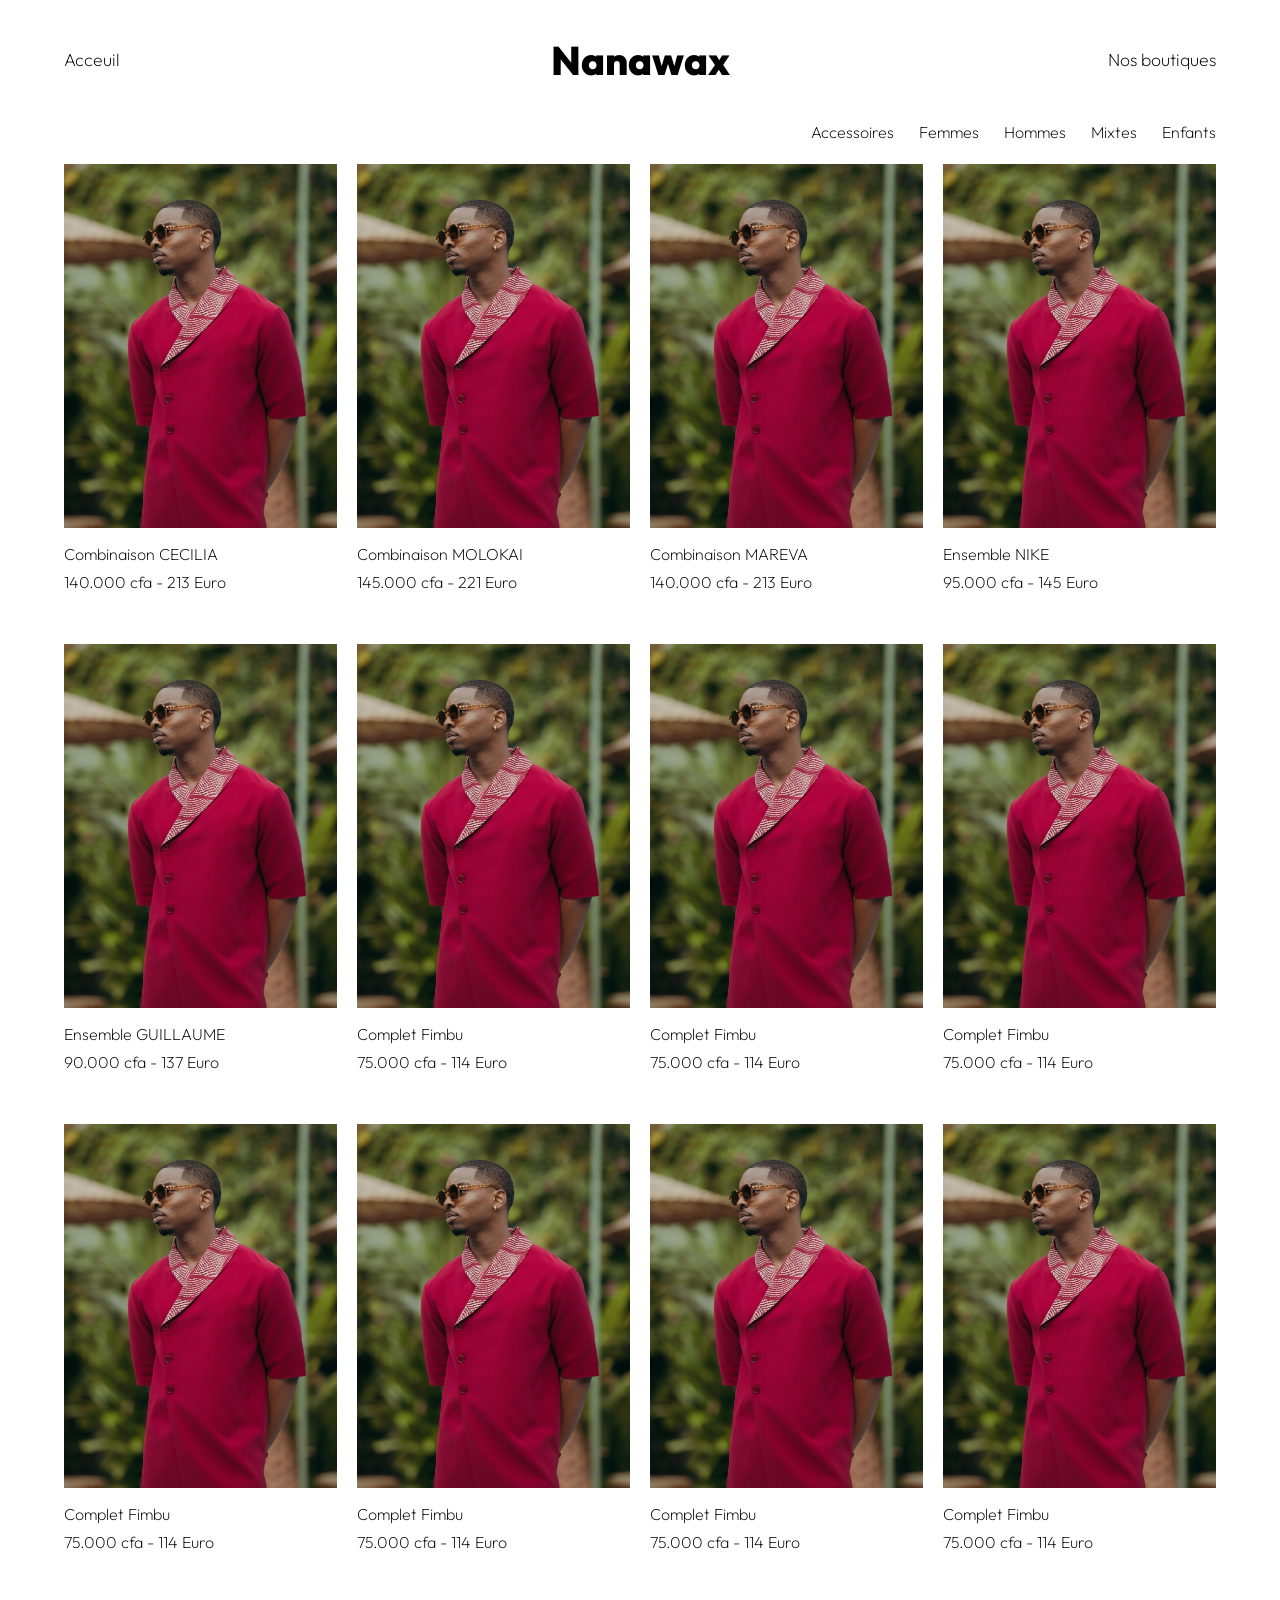
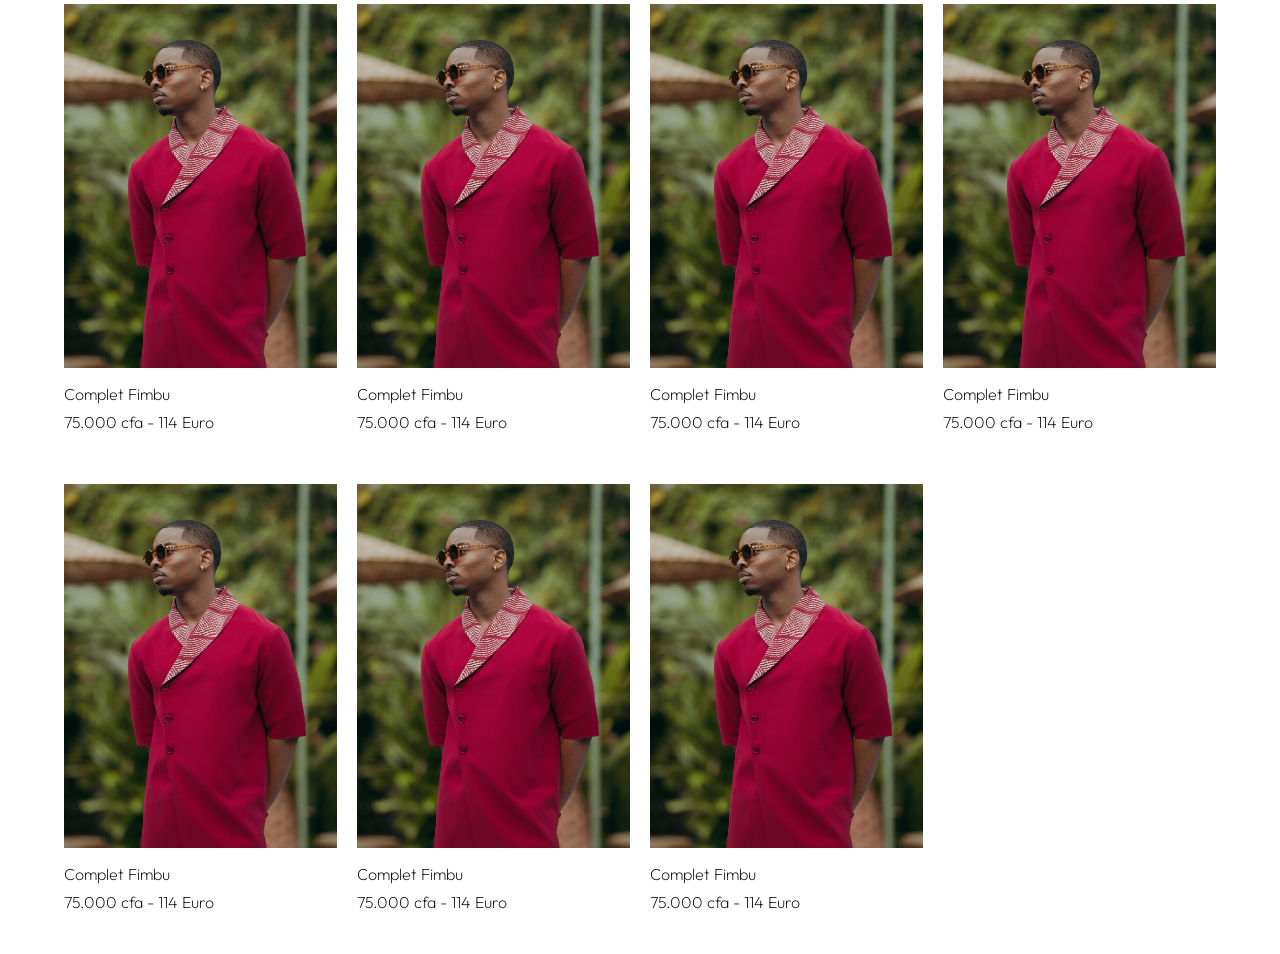
==== index.html @ b6b378e4 "Premier jet du site de Nanawax" ====
<!DOCTYPE html>
<html lang="fr">
<head>
    <meta charset="UTF-8">
    <meta name="viewport" content="width=device-width, initial-scale=1.0">
    <title>Nanawax - Boutique</title>
    <link rel="stylesheet" href="Css\styles.css">
    <!-- Police moderne outfit -->
     <link href="https://fonts.googleapis.com/css2?family=Outfit:wght@100..900&display=swap" rel="stylesheet">
</head>
<body>
    
        <!--La barre de navigation-->
        <header class="navbar">
            <!-- Zone Gauche -->
            <div class="nav-section left">
                <a href="../index.html" class="menu-link">Acceuil</a>
            </div>
        
            <!-- Zone Centre (Le Logo) -->
            <div class="nav-section center">
                <a href="../index.html" class="logo-link">
                    <h1 class="logo">Nanawax</h1>
                </a>
            </div>
        
            <!-- Zone Droite -->
            <div class="nav-section right">
                <a href="../boutiques.html" class="cart-link">Nos boutiques</a>
            </div>
        </header>

        <!--Les filtres-->
        <nav class="category-filters">
            <ul class="filter-list">
                <li><a href="#">Accessoires</a></li>
                <li><a href="#">Femmes</a></li>
                <li><a href="#">Hommes</a></li>
                <li><a href="#">Mixtes</a></li>
                <li><a href="#">Enfants</a></li>
            </ul>
        </nav>

    <!--Le catalogue des produits-->
    <main class="content-wrapper">
        <section class="product-grid">
            <!-- Répéter ce bloc pour chaque produit -->
            <a href="Produits\produit1.html" class="product-card-link">
                <article class="product-item">
                    <div class="image-container">
                        <img src="Photos/Nanawax modele.jpg" alt="Complet Fimbu">
                    </div>
                    <div class="product-details">
                        <h2 class="product-name">Combinaison CECILIA</h2>
                        <p class="product-price">140.000 cfa - 213 Euro</p>
                    </div>
                </article>
            </a>

            <a href="Produits\produit1.html" class="product-card-link">
                <article class="product-item">
                    <div class="image-container">
                        <img src="Photos/Nanawax modele.jpg" alt="Complet Fimbu">
                    </div>
                    <div class="product-details">
                        <h2 class="product-name">Combinaison MOLOKAI</h2>
                        <p class="product-price">145.000 cfa - 221 Euro</p>
                    </div>
                </article>
            </a>

            <a href="Produits\produit1.html" class="product-card-link">
                <article class="product-item">
                    <div class="image-container">
                        <img src="Photos/Nanawax modele.jpg" alt="Complet Fimbu">
                    </div>
                    <div class="product-details">
                        <h2 class="product-name">Combinaison MAREVA</h2>
                        <p class="product-price">140.000 cfa - 213 Euro</p>
                    </div>
                </article>
            </a>

            <a href="Produits\produit1.html" class="product-card-link">
                <article class="product-item">
                    <div class="image-container">
                        <img src="Photos/Nanawax modele.jpg" alt="Complet Fimbu">
                    </div>
                    <div class="product-details">
                        <h2 class="product-name">Ensemble NIKE</h2>
                        <p class="product-price">95.000 cfa - 145 Euro</p>
                    </div>
                </article>
            </a>

            <a href="Produits\produit1.html" class="product-card-link">
                <article class="product-item">
                    <div class="image-container">
                        <img src="Photos/Nanawax modele.jpg" alt="Complet Fimbu">
                    </div>
                    <div class="product-details">
                        <h2 class="product-name">Ensemble GUILLAUME</h2>
                        <p class="product-price">90.000 cfa - 137 Euro</p>
                    </div>
                </article>
            </a>

            <a href="produit.html" class="product-card-link">
                <article class="product-item">
                    <div class="image-container">
                        <img src="Photos/Nanawax modele.jpg" alt="Complet Fimbu">
                    </div>
                    <div class="product-details">
                        <h2 class="product-name">Complet Fimbu</h2>
                        <p class="product-price">75.000 cfa - 114 Euro</p>
                    </div>
                </article>
            </a>

            <a href="produit.html" class="product-card-link">
                <article class="product-item">
                    <div class="image-container">
                        <img src="Photos/Nanawax modele.jpg" alt="Complet Fimbu">
                    </div>
                    <div class="product-details">
                        <h2 class="product-name">Complet Fimbu</h2>
                        <p class="product-price">75.000 cfa - 114 Euro</p>
                    </div>
                </article>
            </a>

            <a href="produit.html" class="product-card-link">
                <article class="product-item">
                    <div class="image-container">
                        <img src="Photos/Nanawax modele.jpg" alt="Complet Fimbu">
                    </div>
                    <div class="product-details">
                        <h2 class="product-name">Complet Fimbu</h2>
                        <p class="product-price">75.000 cfa - 114 Euro</p>
                    </div>
                </article>
            </a>

            <a href="produit.html" class="product-card-link">
                <article class="product-item">
                    <div class="image-container">
                        <img src="Photos/Nanawax modele.jpg" alt="Complet Fimbu">
                    </div>
                    <div class="product-details">
                        <h2 class="product-name">Complet Fimbu</h2>
                        <p class="product-price">75.000 cfa - 114 Euro</p>
                    </div>
                </article>
            </a>

            <a href="produit.html" class="product-card-link">
                <article class="product-item">
                    <div class="image-container">
                        <img src="Photos/Nanawax modele.jpg" alt="Complet Fimbu">
                    </div>
                    <div class="product-details">
                        <h2 class="product-name">Complet Fimbu</h2>
                        <p class="product-price">75.000 cfa - 114 Euro</p>
                    </div>
                </article>
            </a>

            <a href="produit.html" class="product-card-link">
                <article class="product-item">
                    <div class="image-container">
                        <img src="Photos/Nanawax modele.jpg" alt="Complet Fimbu">
                    </div>
                    <div class="product-details">
                        <h2 class="product-name">Complet Fimbu</h2>
                        <p class="product-price">75.000 cfa - 114 Euro</p>
                    </div>
                </article>
            </a>

            <a href="produit.html" class="product-card-link">
                <article class="product-item">
                    <div class="image-container">
                        <img src="Photos/Nanawax modele.jpg" alt="Complet Fimbu">
                    </div>
                    <div class="product-details">
                        <h2 class="product-name">Complet Fimbu</h2>
                        <p class="product-price">75.000 cfa - 114 Euro</p>
                    </div>
                </article>
            </a>

            <a href="produit.html" class="product-card-link">
                <article class="product-item">
                    <div class="image-container">
                        <img src="Photos/Nanawax modele.jpg" alt="Complet Fimbu">
                    </div>
                    <div class="product-details">
                        <h2 class="product-name">Complet Fimbu</h2>
                        <p class="product-price">75.000 cfa - 114 Euro</p>
                    </div>
                </article>
            </a>

            <a href="produit.html" class="product-card-link">
                <article class="product-item">
                    <div class="image-container">
                        <img src="Photos/Nanawax modele.jpg" alt="Complet Fimbu">
                    </div>
                    <div class="product-details">
                        <h2 class="product-name">Complet Fimbu</h2>
                        <p class="product-price">75.000 cfa - 114 Euro</p>
                    </div>
                </article>
            </a>

            <a href="produit.html" class="product-card-link">
                <article class="product-item">
                    <div class="image-container">
                        <img src="Photos/Nanawax modele.jpg" alt="Complet Fimbu">
                    </div>
                    <div class="product-details">
                        <h2 class="product-name">Complet Fimbu</h2>
                        <p class="product-price">75.000 cfa - 114 Euro</p>
                    </div>
                </article>
            </a>

            <a href="produit.html" class="product-card-link">
                <article class="product-item">
                    <div class="image-container">
                        <img src="Photos/Nanawax modele.jpg" alt="Complet Fimbu">
                    </div>
                    <div class="product-details">
                        <h2 class="product-name">Complet Fimbu</h2>
                        <p class="product-price">75.000 cfa - 114 Euro</p>
                    </div>
                </article>
            </a>

            <a href="produit.html" class="product-card-link">
                <article class="product-item">
                    <div class="image-container">
                        <img src="Photos/Nanawax modele.jpg" alt="Complet Fimbu">
                    </div>
                    <div class="product-details">
                        <h2 class="product-name">Complet Fimbu</h2>
                        <p class="product-price">75.000 cfa - 114 Euro</p>
                    </div>
                </article>
            </a>

            <a href="produit.html" class="product-card-link">
                <article class="product-item">
                    <div class="image-container">
                        <img src="Photos/Nanawax modele.jpg" alt="Complet Fimbu">
                    </div>
                    <div class="product-details">
                        <h2 class="product-name">Complet Fimbu</h2>
                        <p class="product-price">75.000 cfa - 114 Euro</p>
                    </div>
                </article>
            </a>

            <a href="produit.html" class="product-card-link">
                <article class="product-item">
                    <div class="image-container">
                        <img src="Photos/Nanawax modele.jpg" alt="Complet Fimbu">
                    </div>
                    <div class="product-details">
                        <h2 class="product-name">Complet Fimbu</h2>
                        <p class="product-price">75.000 cfa - 114 Euro</p>
                    </div>
                </article>
            </a>
            

        </section>
    </main>

</body>
</html>
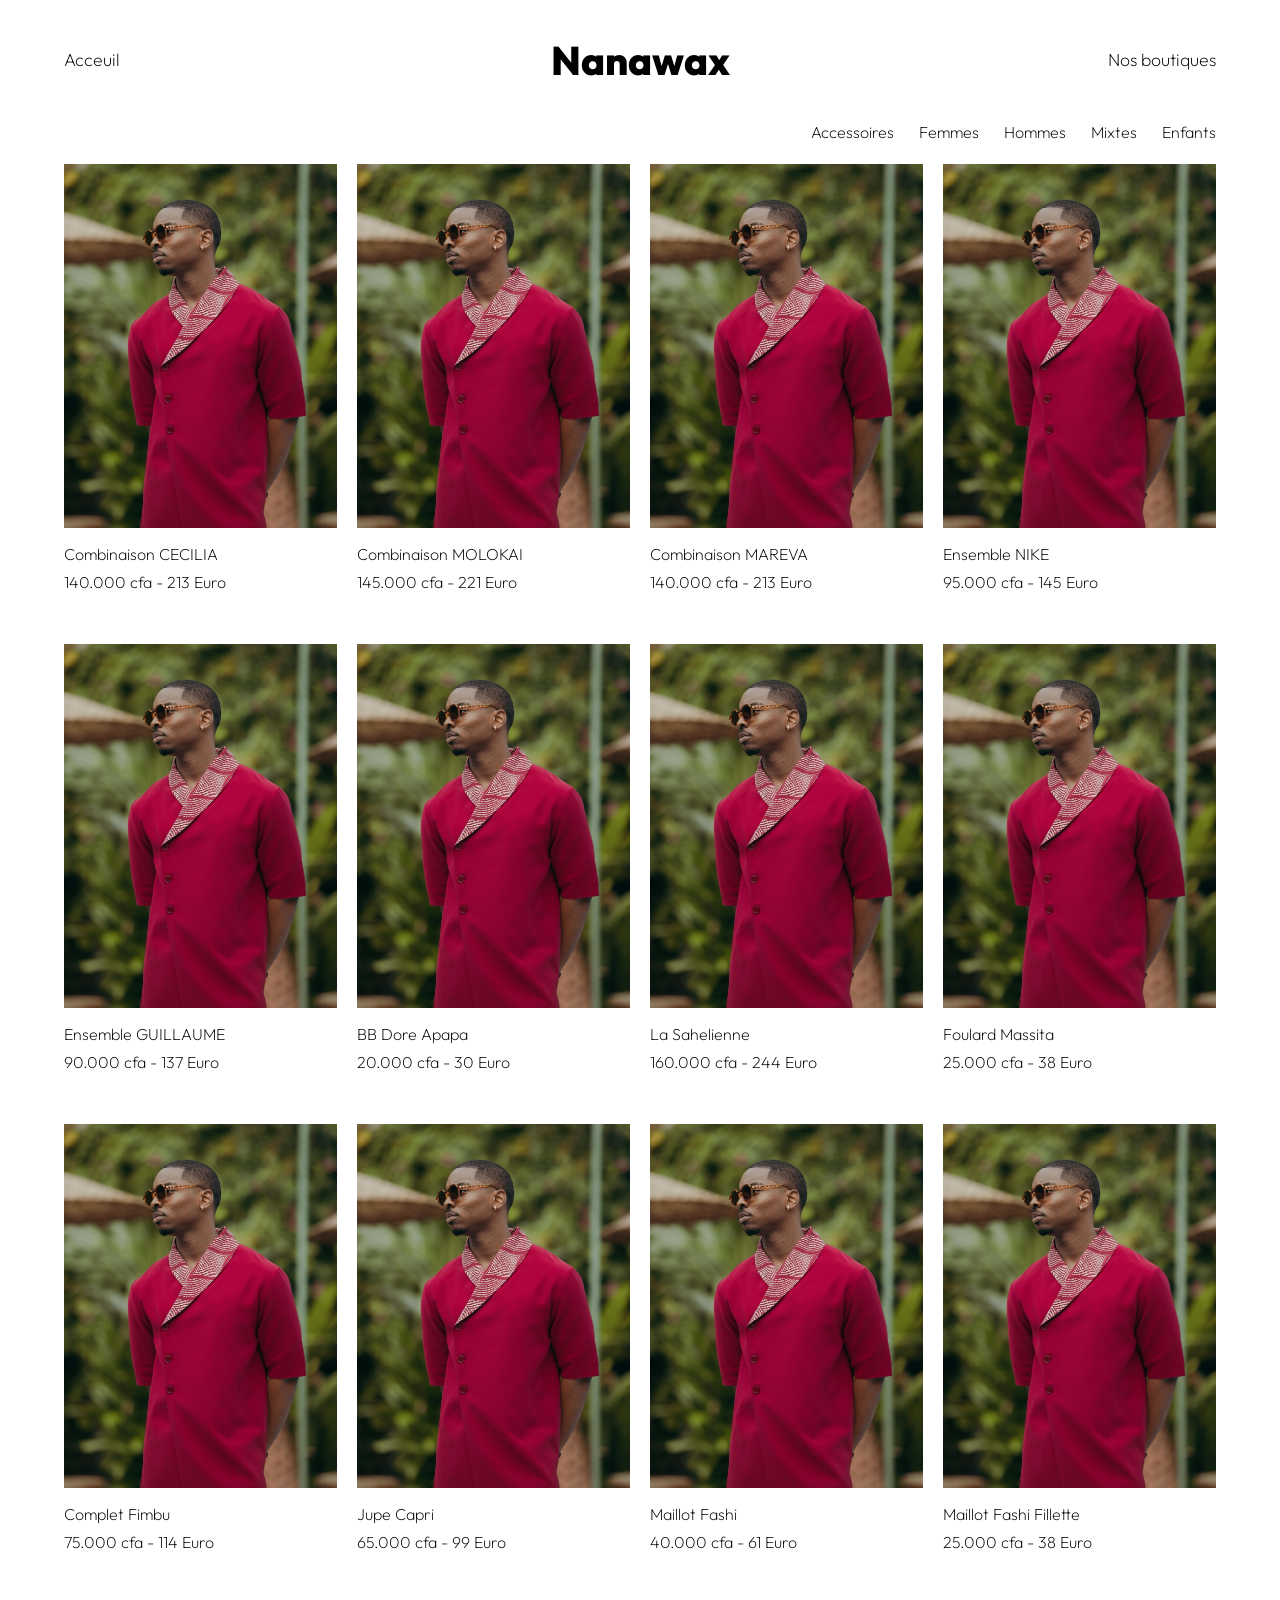
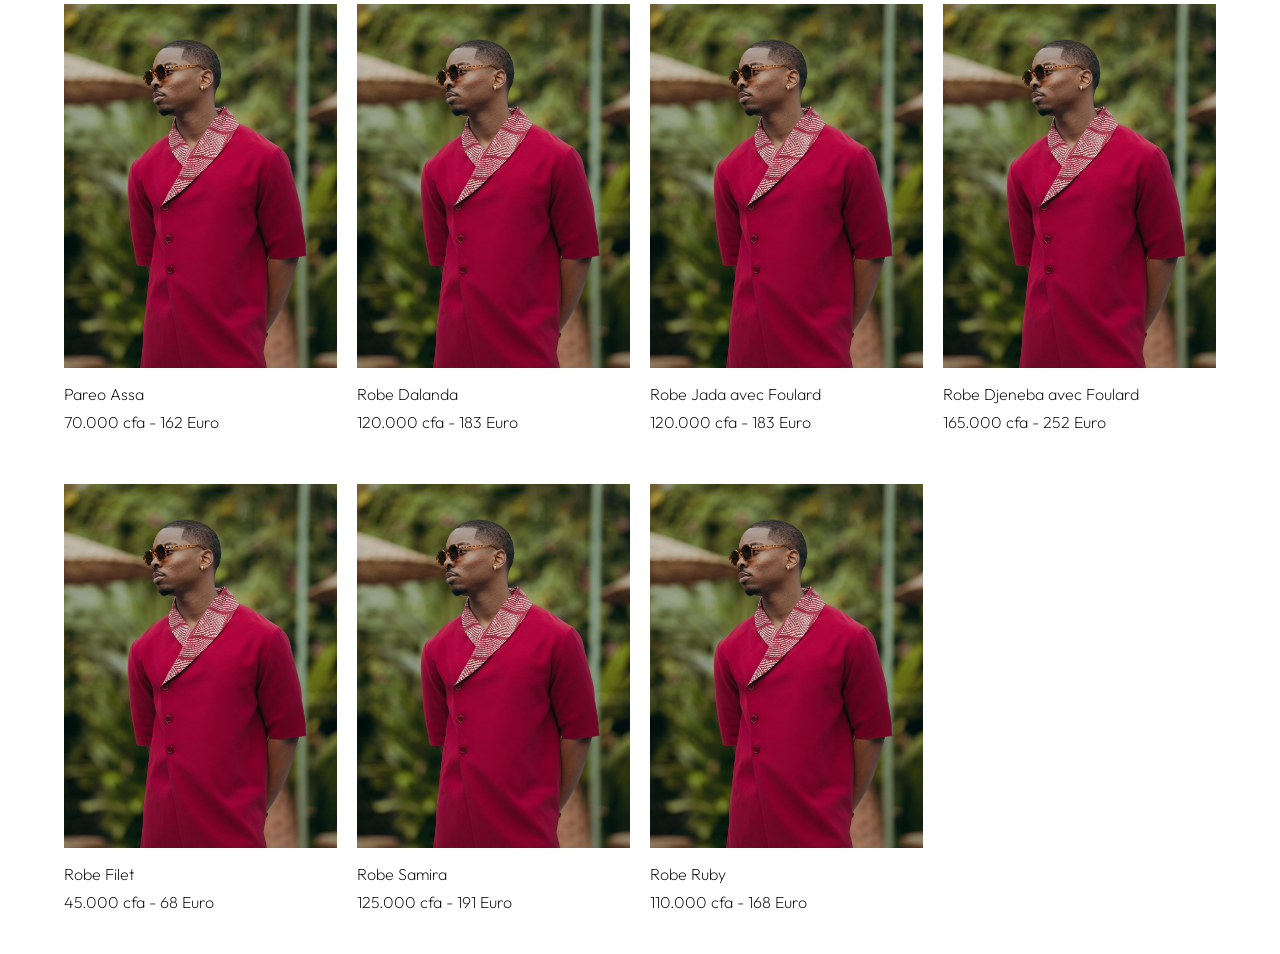
==== commit cb076e9e: "Ajout des correctifs" ====
--- a/index.html
+++ b/index.html
@@ -111,6 +111,42 @@
                         <img src="Photos/Nanawax modele.jpg" alt="Complet Fimbu">
                     </div>
                     <div class="product-details">
+                        <h2 class="product-name">BB Dore Apapa</h2>
+                        <p class="product-price">20.000 cfa - 30 Euro</p>
+                    </div>
+                </article>
+            </a>
+
+            <a href="produit.html" class="product-card-link">
+                <article class="product-item">
+                    <div class="image-container">
+                        <img src="Photos/Nanawax modele.jpg" alt="Complet Fimbu">
+                    </div>
+                    <div class="product-details">
+                        <h2 class="product-name">La Sahelienne</h2>
+                        <p class="product-price">160.000 cfa - 244 Euro</p>
+                    </div>
+                </article>
+            </a>
+
+            <a href="produit.html" class="product-card-link">
+                <article class="product-item">
+                    <div class="image-container">
+                        <img src="Photos/Nanawax modele.jpg" alt="Complet Fimbu">
+                    </div>
+                    <div class="product-details">
+                        <h2 class="product-name">Foulard Massita</h2>
+                        <p class="product-price">25.000 cfa - 38 Euro</p>
+                    </div>
+                </article>
+            </a>
+
+            <a href="produit.html" class="product-card-link">
+                <article class="product-item">
+                    <div class="image-container">
+                        <img src="Photos/Nanawax modele.jpg" alt="Complet Fimbu">
+                    </div>
+                    <div class="product-details">
                         <h2 class="product-name">Complet Fimbu</h2>
                         <p class="product-price">75.000 cfa - 114 Euro</p>
                     </div>
@@ -123,152 +159,116 @@
                         <img src="Photos/Nanawax modele.jpg" alt="Complet Fimbu">
                     </div>
                     <div class="product-details">
-                        <h2 class="product-name">Complet Fimbu</h2>
-                        <p class="product-price">75.000 cfa - 114 Euro</p>
-                    </div>
-                </article>
-            </a>
-
-            <a href="produit.html" class="product-card-link">
-                <article class="product-item">
-                    <div class="image-container">
-                        <img src="Photos/Nanawax modele.jpg" alt="Complet Fimbu">
-                    </div>
-                    <div class="product-details">
-                        <h2 class="product-name">Complet Fimbu</h2>
-                        <p class="product-price">75.000 cfa - 114 Euro</p>
-                    </div>
-                </article>
-            </a>
-
-            <a href="produit.html" class="product-card-link">
-                <article class="product-item">
-                    <div class="image-container">
-                        <img src="Photos/Nanawax modele.jpg" alt="Complet Fimbu">
-                    </div>
-                    <div class="product-details">
-                        <h2 class="product-name">Complet Fimbu</h2>
-                        <p class="product-price">75.000 cfa - 114 Euro</p>
-                    </div>
-                </article>
-            </a>
-
-            <a href="produit.html" class="product-card-link">
-                <article class="product-item">
-                    <div class="image-container">
-                        <img src="Photos/Nanawax modele.jpg" alt="Complet Fimbu">
-                    </div>
-                    <div class="product-details">
-                        <h2 class="product-name">Complet Fimbu</h2>
-                        <p class="product-price">75.000 cfa - 114 Euro</p>
-                    </div>
-                </article>
-            </a>
-
-            <a href="produit.html" class="product-card-link">
-                <article class="product-item">
-                    <div class="image-container">
-                        <img src="Photos/Nanawax modele.jpg" alt="Complet Fimbu">
-                    </div>
-                    <div class="product-details">
-                        <h2 class="product-name">Complet Fimbu</h2>
-                        <p class="product-price">75.000 cfa - 114 Euro</p>
-                    </div>
-                </article>
-            </a>
-
-            <a href="produit.html" class="product-card-link">
-                <article class="product-item">
-                    <div class="image-container">
-                        <img src="Photos/Nanawax modele.jpg" alt="Complet Fimbu">
-                    </div>
-                    <div class="product-details">
-                        <h2 class="product-name">Complet Fimbu</h2>
-                        <p class="product-price">75.000 cfa - 114 Euro</p>
-                    </div>
-                </article>
-            </a>
-
-            <a href="produit.html" class="product-card-link">
-                <article class="product-item">
-                    <div class="image-container">
-                        <img src="Photos/Nanawax modele.jpg" alt="Complet Fimbu">
-                    </div>
-                    <div class="product-details">
-                        <h2 class="product-name">Complet Fimbu</h2>
-                        <p class="product-price">75.000 cfa - 114 Euro</p>
-                    </div>
-                </article>
-            </a>
-
-            <a href="produit.html" class="product-card-link">
-                <article class="product-item">
-                    <div class="image-container">
-                        <img src="Photos/Nanawax modele.jpg" alt="Complet Fimbu">
-                    </div>
-                    <div class="product-details">
-                        <h2 class="product-name">Complet Fimbu</h2>
-                        <p class="product-price">75.000 cfa - 114 Euro</p>
-                    </div>
-                </article>
-            </a>
-
-            <a href="produit.html" class="product-card-link">
-                <article class="product-item">
-                    <div class="image-container">
-                        <img src="Photos/Nanawax modele.jpg" alt="Complet Fimbu">
-                    </div>
-                    <div class="product-details">
-                        <h2 class="product-name">Complet Fimbu</h2>
-                        <p class="product-price">75.000 cfa - 114 Euro</p>
-                    </div>
-                </article>
-            </a>
-
-            <a href="produit.html" class="product-card-link">
-                <article class="product-item">
-                    <div class="image-container">
-                        <img src="Photos/Nanawax modele.jpg" alt="Complet Fimbu">
-                    </div>
-                    <div class="product-details">
-                        <h2 class="product-name">Complet Fimbu</h2>
-                        <p class="product-price">75.000 cfa - 114 Euro</p>
-                    </div>
-                </article>
-            </a>
-
-            <a href="produit.html" class="product-card-link">
-                <article class="product-item">
-                    <div class="image-container">
-                        <img src="Photos/Nanawax modele.jpg" alt="Complet Fimbu">
-                    </div>
-                    <div class="product-details">
-                        <h2 class="product-name">Complet Fimbu</h2>
-                        <p class="product-price">75.000 cfa - 114 Euro</p>
-                    </div>
-                </article>
-            </a>
-
-            <a href="produit.html" class="product-card-link">
-                <article class="product-item">
-                    <div class="image-container">
-                        <img src="Photos/Nanawax modele.jpg" alt="Complet Fimbu">
-                    </div>
-                    <div class="product-details">
-                        <h2 class="product-name">Complet Fimbu</h2>
-                        <p class="product-price">75.000 cfa - 114 Euro</p>
-                    </div>
-                </article>
-            </a>
-
-            <a href="produit.html" class="product-card-link">
-                <article class="product-item">
-                    <div class="image-container">
-                        <img src="Photos/Nanawax modele.jpg" alt="Complet Fimbu">
-                    </div>
-                    <div class="product-details">
-                        <h2 class="product-name">Complet Fimbu</h2>
-                        <p class="product-price">75.000 cfa - 114 Euro</p>
+                        <h2 class="product-name">Jupe Capri</h2>
+                        <p class="product-price">65.000 cfa - 99 Euro</p>
+                    </div>
+                </article>
+            </a>
+
+            <a href="produit.html" class="product-card-link">
+                <article class="product-item">
+                    <div class="image-container">
+                        <img src="Photos/Nanawax modele.jpg" alt="Complet Fimbu">
+                    </div>
+                    <div class="product-details">
+                        <h2 class="product-name">Maillot Fashi</h2>
+                        <p class="product-price">40.000 cfa - 61 Euro</p>
+                    </div>
+                </article>
+            </a>
+
+            <a href="produit.html" class="product-card-link">
+                <article class="product-item">
+                    <div class="image-container">
+                        <img src="Photos/Nanawax modele.jpg" alt="Complet Fimbu">
+                    </div>
+                    <div class="product-details">
+                        <h2 class="product-name">Maillot Fashi Fillette</h2>
+                        <p class="product-price">25.000 cfa - 38 Euro</p>
+                    </div>
+                </article>
+            </a>
+
+            <a href="produit.html" class="product-card-link">
+                <article class="product-item">
+                    <div class="image-container">
+                        <img src="Photos/Nanawax modele.jpg" alt="Complet Fimbu">
+                    </div>
+                    <div class="product-details">
+                        <h2 class="product-name">Pareo Assa</h2>
+                        <p class="product-price">70.000 cfa - 162 Euro</p>
+                    </div>
+                </article>
+            </a>
+
+            <a href="produit.html" class="product-card-link">
+                <article class="product-item">
+                    <div class="image-container">
+                        <img src="Photos/Nanawax modele.jpg" alt="Complet Fimbu">
+                    </div>
+                    <div class="product-details">
+                        <h2 class="product-name">Robe Dalanda</h2>
+                        <p class="product-price">120.000 cfa - 183 Euro</p>
+                    </div>
+                </article>
+            </a>
+
+            <a href="produit.html" class="product-card-link">
+                <article class="product-item">
+                    <div class="image-container">
+                        <img src="Photos/Nanawax modele.jpg" alt="Complet Fimbu">
+                    </div>
+                    <div class="product-details">
+                        <h2 class="product-name">Robe Jada avec Foulard</h2>
+                        <p class="product-price">120.000 cfa - 183 Euro</p>
+                    </div>
+                </article>
+            </a>
+
+            <a href="produit.html" class="product-card-link">
+                <article class="product-item">
+                    <div class="image-container">
+                        <img src="Photos/Nanawax modele.jpg" alt="Complet Fimbu">
+                    </div>
+                    <div class="product-details">
+                        <h2 class="product-name">Robe Djeneba avec Foulard</h2>
+                        <p class="product-price">165.000 cfa - 252 Euro</p>
+                    </div>
+                </article>
+            </a>
+
+            <a href="produit.html" class="product-card-link">
+                <article class="product-item">
+                    <div class="image-container">
+                        <img src="Photos/Nanawax modele.jpg" alt="Complet Fimbu">
+                    </div>
+                    <div class="product-details">
+                        <h2 class="product-name">Robe Filet</h2>
+                        <p class="product-price">45.000 cfa - 68 Euro</p>
+                    </div>
+                </article>
+            </a>
+
+            <a href="produit.html" class="product-card-link">
+                <article class="product-item">
+                    <div class="image-container">
+                        <img src="Photos/Nanawax modele.jpg" alt="Complet Fimbu">
+                    </div>
+                    <div class="product-details">
+                        <h2 class="product-name">Robe Samira</h2>
+                        <p class="product-price">125.000 cfa - 191 Euro</p>
+                    </div>
+                </article>
+            </a>
+
+            <a href="produit.html" class="product-card-link">
+                <article class="product-item">
+                    <div class="image-container">
+                        <img src="Photos/Nanawax modele.jpg" alt="Complet Fimbu">
+                    </div>
+                    <div class="product-details">
+                        <h2 class="product-name">Robe Ruby</h2>
+                        <p class="product-price">110.000 cfa - 168 Euro</p>
                     </div>
                 </article>
             </a>
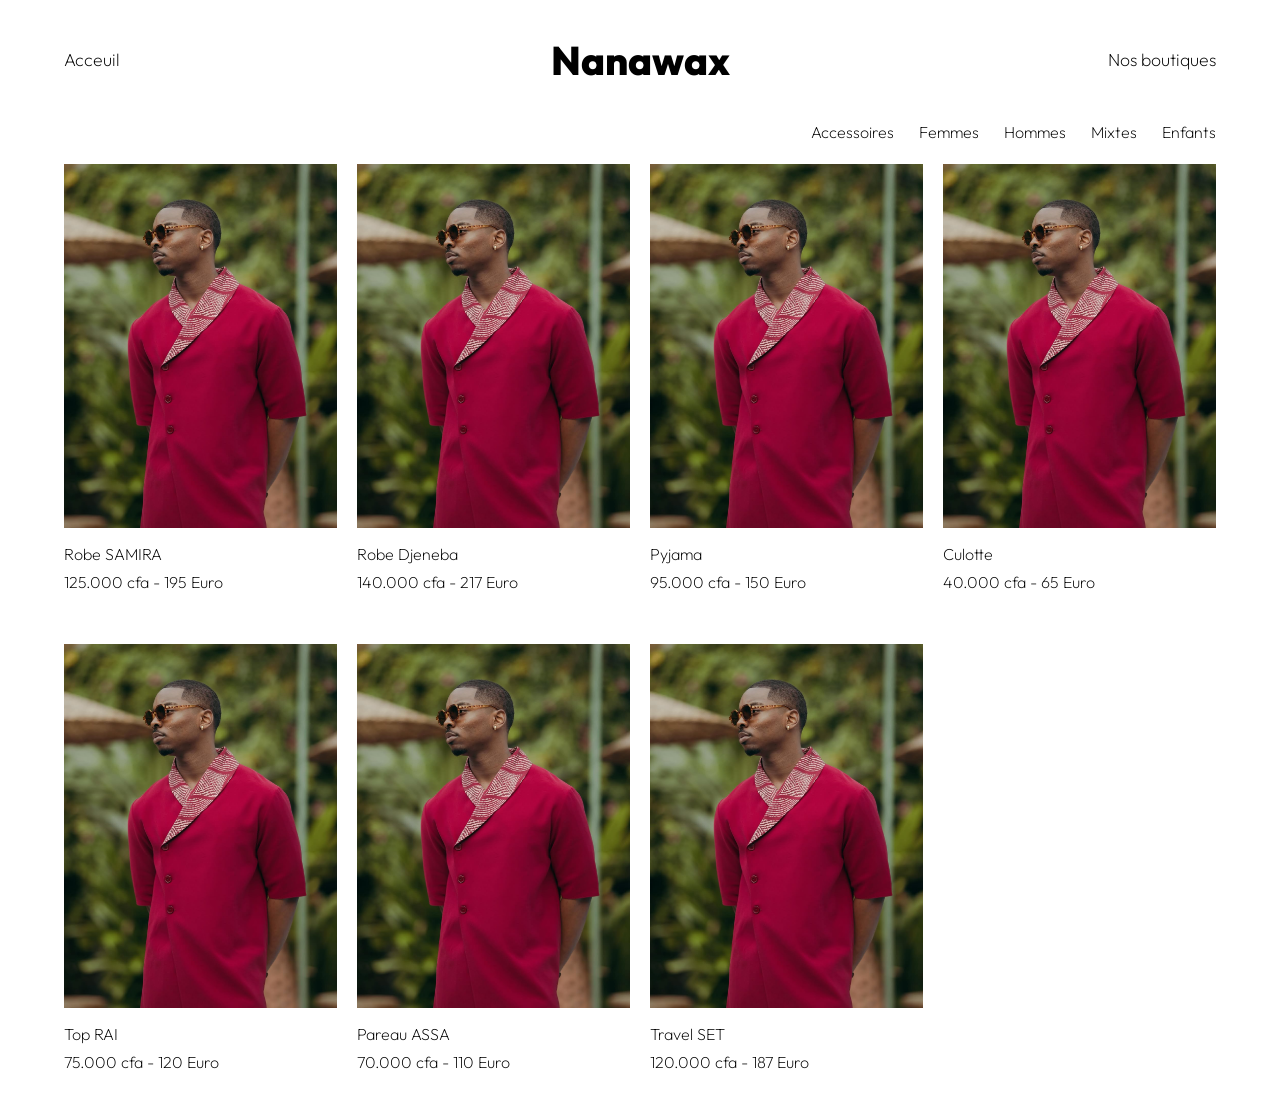
==== commit 32a3834e: "La nouvelle mise à jour" ====
--- a/index.html
+++ b/index.html
@@ -51,8 +51,8 @@
                         <img src="Photos/Nanawax modele.jpg" alt="Complet Fimbu">
                     </div>
                     <div class="product-details">
-                        <h2 class="product-name">Combinaison CECILIA</h2>
-                        <p class="product-price">140.000 cfa - 213 Euro</p>
+                        <h2 class="product-name">Robe SAMIRA</h2>
+                        <p class="product-price">125.000 cfa - 195 Euro</p>
                     </div>
                 </article>
             </a>
@@ -63,8 +63,8 @@
                         <img src="Photos/Nanawax modele.jpg" alt="Complet Fimbu">
                     </div>
                     <div class="product-details">
-                        <h2 class="product-name">Combinaison MOLOKAI</h2>
-                        <p class="product-price">145.000 cfa - 221 Euro</p>
+                        <h2 class="product-name">Robe Djeneba</h2>
+                        <p class="product-price">140.000 cfa - 217 Euro</p>
                     </div>
                 </article>
             </a>
@@ -75,8 +75,8 @@
                         <img src="Photos/Nanawax modele.jpg" alt="Complet Fimbu">
                     </div>
                     <div class="product-details">
-                        <h2 class="product-name">Combinaison MAREVA</h2>
-                        <p class="product-price">140.000 cfa - 213 Euro</p>
+                        <h2 class="product-name">Pyjama</h2>
+                        <p class="product-price">95.000 cfa - 150 Euro</p>
                     </div>
                 </article>
             </a>
@@ -87,8 +87,8 @@
                         <img src="Photos/Nanawax modele.jpg" alt="Complet Fimbu">
                     </div>
                     <div class="product-details">
-                        <h2 class="product-name">Ensemble NIKE</h2>
-                        <p class="product-price">95.000 cfa - 145 Euro</p>
+                        <h2 class="product-name">Culotte</h2>
+                        <p class="product-price">40.000 cfa - 65 Euro</p>
                     </div>
                 </article>
             </a>
@@ -99,8 +99,8 @@
                         <img src="Photos/Nanawax modele.jpg" alt="Complet Fimbu">
                     </div>
                     <div class="product-details">
-                        <h2 class="product-name">Ensemble GUILLAUME</h2>
-                        <p class="product-price">90.000 cfa - 137 Euro</p>
+                        <h2 class="product-name">Top RAI</h2>
+                        <p class="product-price">75.000 cfa - 120 Euro</p>
                     </div>
                 </article>
             </a>
@@ -111,8 +111,8 @@
                         <img src="Photos/Nanawax modele.jpg" alt="Complet Fimbu">
                     </div>
                     <div class="product-details">
-                        <h2 class="product-name">BB Dore Apapa</h2>
-                        <p class="product-price">20.000 cfa - 30 Euro</p>
+                        <h2 class="product-name">Pareau ASSA</h2>
+                        <p class="product-price">70.000 cfa - 110 Euro</p>
                     </div>
                 </article>
             </a>
@@ -123,156 +123,11 @@
                         <img src="Photos/Nanawax modele.jpg" alt="Complet Fimbu">
                     </div>
                     <div class="product-details">
-                        <h2 class="product-name">La Sahelienne</h2>
-                        <p class="product-price">160.000 cfa - 244 Euro</p>
+                        <h2 class="product-name">Travel SET</h2>
+                        <p class="product-price">120.000 cfa - 187 Euro</p>
                     </div>
                 </article>
             </a>
-
-            <a href="produit.html" class="product-card-link">
-                <article class="product-item">
-                    <div class="image-container">
-                        <img src="Photos/Nanawax modele.jpg" alt="Complet Fimbu">
-                    </div>
-                    <div class="product-details">
-                        <h2 class="product-name">Foulard Massita</h2>
-                        <p class="product-price">25.000 cfa - 38 Euro</p>
-                    </div>
-                </article>
-            </a>
-
-            <a href="produit.html" class="product-card-link">
-                <article class="product-item">
-                    <div class="image-container">
-                        <img src="Photos/Nanawax modele.jpg" alt="Complet Fimbu">
-                    </div>
-                    <div class="product-details">
-                        <h2 class="product-name">Complet Fimbu</h2>
-                        <p class="product-price">75.000 cfa - 114 Euro</p>
-                    </div>
-                </article>
-            </a>
-
-            <a href="produit.html" class="product-card-link">
-                <article class="product-item">
-                    <div class="image-container">
-                        <img src="Photos/Nanawax modele.jpg" alt="Complet Fimbu">
-                    </div>
-                    <div class="product-details">
-                        <h2 class="product-name">Jupe Capri</h2>
-                        <p class="product-price">65.000 cfa - 99 Euro</p>
-                    </div>
-                </article>
-            </a>
-
-            <a href="produit.html" class="product-card-link">
-                <article class="product-item">
-                    <div class="image-container">
-                        <img src="Photos/Nanawax modele.jpg" alt="Complet Fimbu">
-                    </div>
-                    <div class="product-details">
-                        <h2 class="product-name">Maillot Fashi</h2>
-                        <p class="product-price">40.000 cfa - 61 Euro</p>
-                    </div>
-                </article>
-            </a>
-
-            <a href="produit.html" class="product-card-link">
-                <article class="product-item">
-                    <div class="image-container">
-                        <img src="Photos/Nanawax modele.jpg" alt="Complet Fimbu">
-                    </div>
-                    <div class="product-details">
-                        <h2 class="product-name">Maillot Fashi Fillette</h2>
-                        <p class="product-price">25.000 cfa - 38 Euro</p>
-                    </div>
-                </article>
-            </a>
-
-            <a href="produit.html" class="product-card-link">
-                <article class="product-item">
-                    <div class="image-container">
-                        <img src="Photos/Nanawax modele.jpg" alt="Complet Fimbu">
-                    </div>
-                    <div class="product-details">
-                        <h2 class="product-name">Pareo Assa</h2>
-                        <p class="product-price">70.000 cfa - 162 Euro</p>
-                    </div>
-                </article>
-            </a>
-
-            <a href="produit.html" class="product-card-link">
-                <article class="product-item">
-                    <div class="image-container">
-                        <img src="Photos/Nanawax modele.jpg" alt="Complet Fimbu">
-                    </div>
-                    <div class="product-details">
-                        <h2 class="product-name">Robe Dalanda</h2>
-                        <p class="product-price">120.000 cfa - 183 Euro</p>
-                    </div>
-                </article>
-            </a>
-
-            <a href="produit.html" class="product-card-link">
-                <article class="product-item">
-                    <div class="image-container">
-                        <img src="Photos/Nanawax modele.jpg" alt="Complet Fimbu">
-                    </div>
-                    <div class="product-details">
-                        <h2 class="product-name">Robe Jada avec Foulard</h2>
-                        <p class="product-price">120.000 cfa - 183 Euro</p>
-                    </div>
-                </article>
-            </a>
-
-            <a href="produit.html" class="product-card-link">
-                <article class="product-item">
-                    <div class="image-container">
-                        <img src="Photos/Nanawax modele.jpg" alt="Complet Fimbu">
-                    </div>
-                    <div class="product-details">
-                        <h2 class="product-name">Robe Djeneba avec Foulard</h2>
-                        <p class="product-price">165.000 cfa - 252 Euro</p>
-                    </div>
-                </article>
-            </a>
-
-            <a href="produit.html" class="product-card-link">
-                <article class="product-item">
-                    <div class="image-container">
-                        <img src="Photos/Nanawax modele.jpg" alt="Complet Fimbu">
-                    </div>
-                    <div class="product-details">
-                        <h2 class="product-name">Robe Filet</h2>
-                        <p class="product-price">45.000 cfa - 68 Euro</p>
-                    </div>
-                </article>
-            </a>
-
-            <a href="produit.html" class="product-card-link">
-                <article class="product-item">
-                    <div class="image-container">
-                        <img src="Photos/Nanawax modele.jpg" alt="Complet Fimbu">
-                    </div>
-                    <div class="product-details">
-                        <h2 class="product-name">Robe Samira</h2>
-                        <p class="product-price">125.000 cfa - 191 Euro</p>
-                    </div>
-                </article>
-            </a>
-
-            <a href="produit.html" class="product-card-link">
-                <article class="product-item">
-                    <div class="image-container">
-                        <img src="Photos/Nanawax modele.jpg" alt="Complet Fimbu">
-                    </div>
-                    <div class="product-details">
-                        <h2 class="product-name">Robe Ruby</h2>
-                        <p class="product-price">110.000 cfa - 168 Euro</p>
-                    </div>
-                </article>
-            </a>
-            
 
         </section>
     </main>
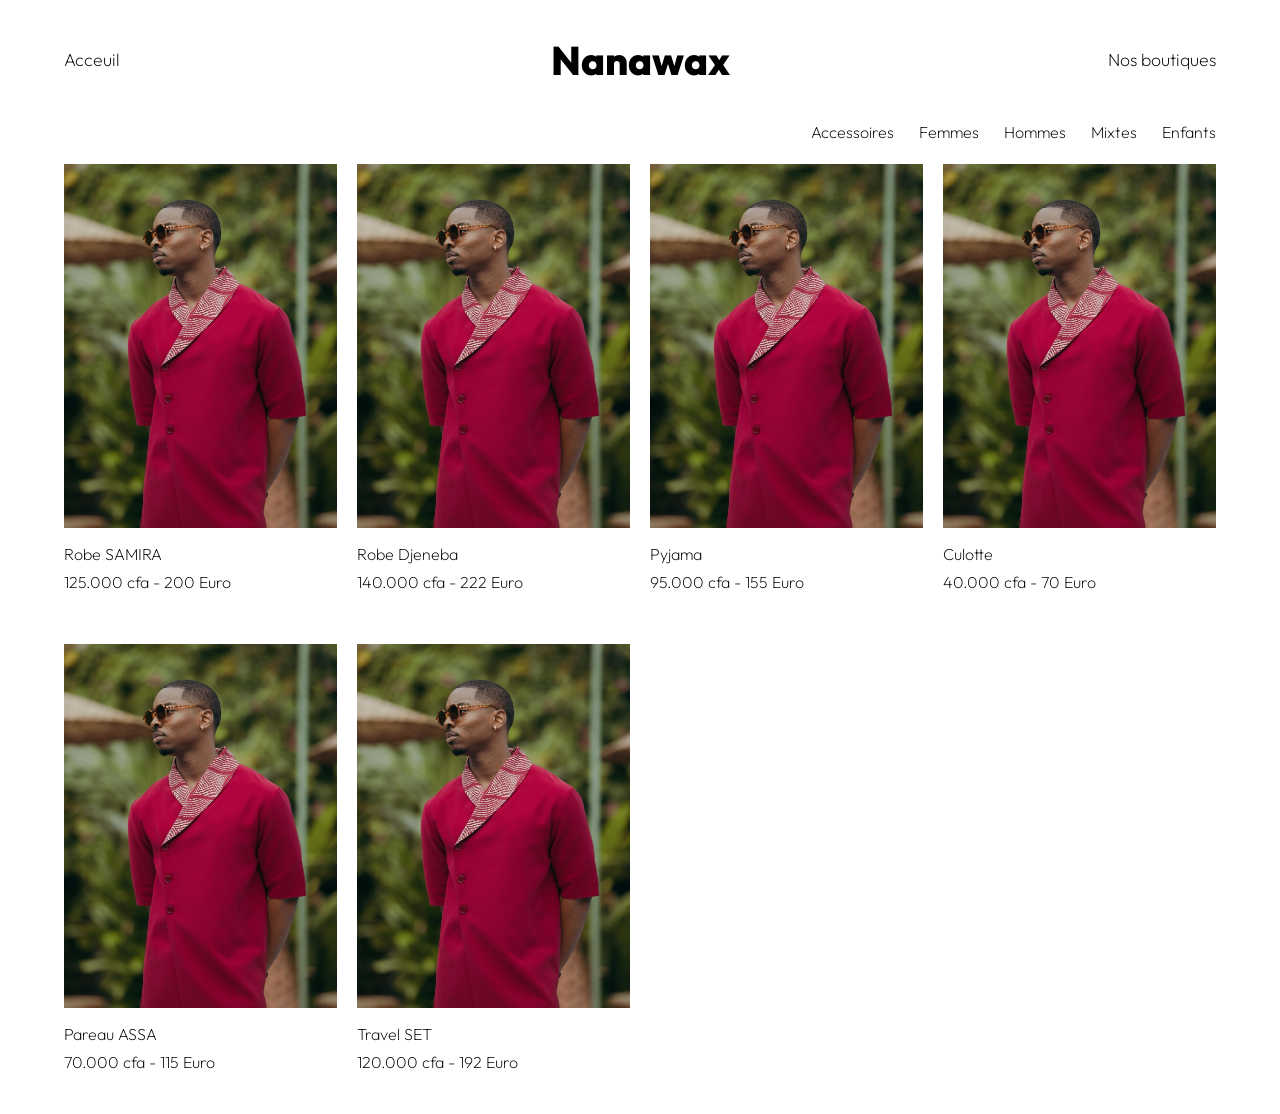
==== commit 82dcab52: "De nouvelles modifications" ====
--- a/index.html
+++ b/index.html
@@ -52,7 +52,7 @@
                     </div>
                     <div class="product-details">
                         <h2 class="product-name">Robe SAMIRA</h2>
-                        <p class="product-price">125.000 cfa - 195 Euro</p>
+                        <p class="product-price">125.000 cfa - 200 Euro</p>
                     </div>
                 </article>
             </a>
@@ -64,7 +64,7 @@
                     </div>
                     <div class="product-details">
                         <h2 class="product-name">Robe Djeneba</h2>
-                        <p class="product-price">140.000 cfa - 217 Euro</p>
+                        <p class="product-price">140.000 cfa - 222 Euro</p>
                     </div>
                 </article>
             </a>
@@ -76,7 +76,7 @@
                     </div>
                     <div class="product-details">
                         <h2 class="product-name">Pyjama</h2>
-                        <p class="product-price">95.000 cfa - 150 Euro</p>
+                        <p class="product-price">95.000 cfa - 155 Euro</p>
                     </div>
                 </article>
             </a>
@@ -88,19 +88,7 @@
                     </div>
                     <div class="product-details">
                         <h2 class="product-name">Culotte</h2>
-                        <p class="product-price">40.000 cfa - 65 Euro</p>
-                    </div>
-                </article>
-            </a>
-
-            <a href="Produits\produit1.html" class="product-card-link">
-                <article class="product-item">
-                    <div class="image-container">
-                        <img src="Photos/Nanawax modele.jpg" alt="Complet Fimbu">
-                    </div>
-                    <div class="product-details">
-                        <h2 class="product-name">Top RAI</h2>
-                        <p class="product-price">75.000 cfa - 120 Euro</p>
+                        <p class="product-price">40.000 cfa - 70 Euro</p>
                     </div>
                 </article>
             </a>
@@ -112,7 +100,7 @@
                     </div>
                     <div class="product-details">
                         <h2 class="product-name">Pareau ASSA</h2>
-                        <p class="product-price">70.000 cfa - 110 Euro</p>
+                        <p class="product-price">70.000 cfa - 115 Euro</p>
                     </div>
                 </article>
             </a>
@@ -124,7 +112,7 @@
                     </div>
                     <div class="product-details">
                         <h2 class="product-name">Travel SET</h2>
-                        <p class="product-price">120.000 cfa - 187 Euro</p>
+                        <p class="product-price">120.000 cfa - 192 Euro</p>
                     </div>
                 </article>
             </a>
